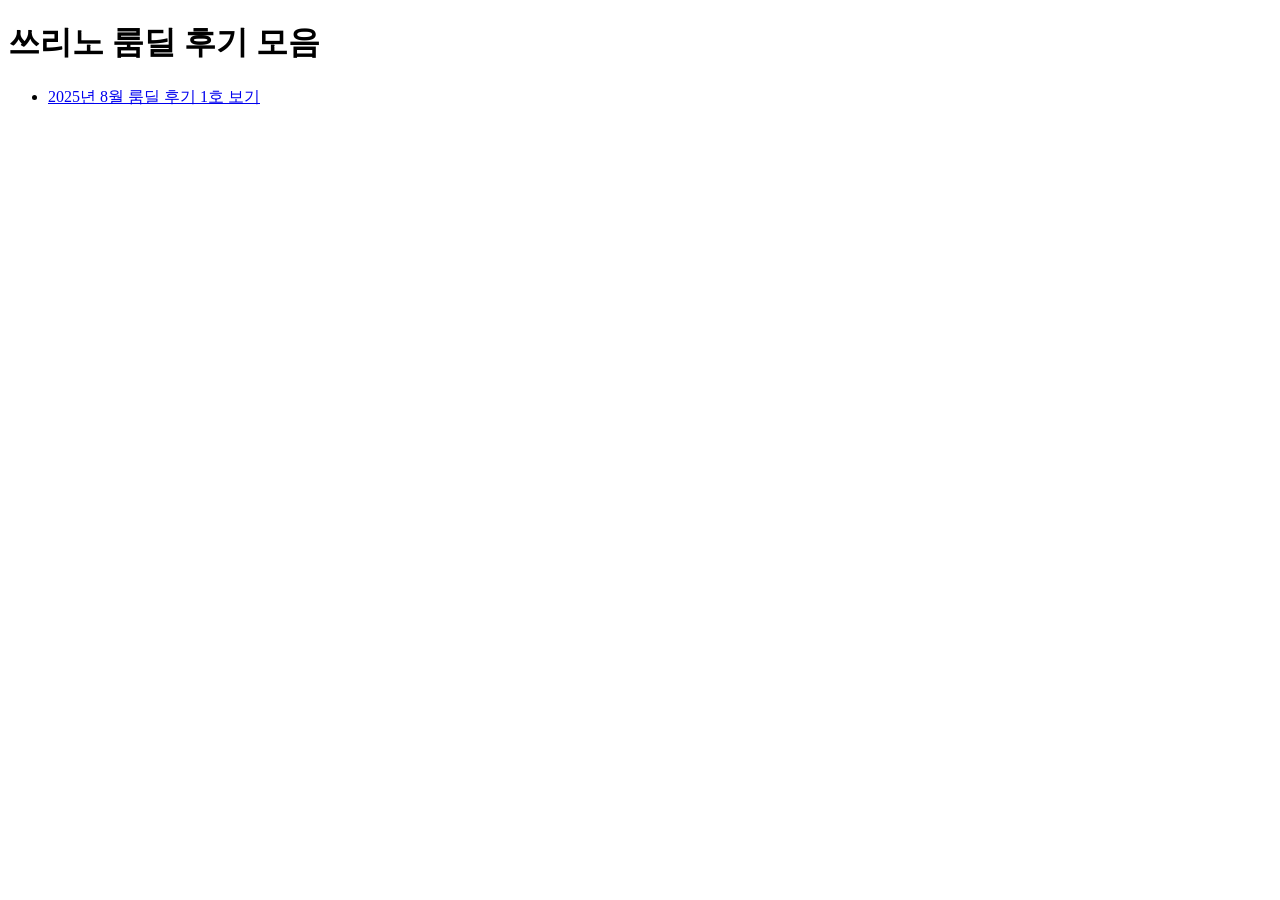
==== blog/index.html @ 9ee2d0a0 "Create index.html" ====
<!DOCTYPE html>
<html lang="ko">
<head>
  <meta charset="UTF-8">
  <title>쓰리노 룸딜 블로그</title>
</head>
<body>
  <h1>쓰리노 룸딜 후기 모음</h1>
  <ul>
    <li><a href="2025-08-roomdeal-1.html">2025년 8월 룸딜 후기 1호 보기</a></li>
  </ul>
</body>
</html>
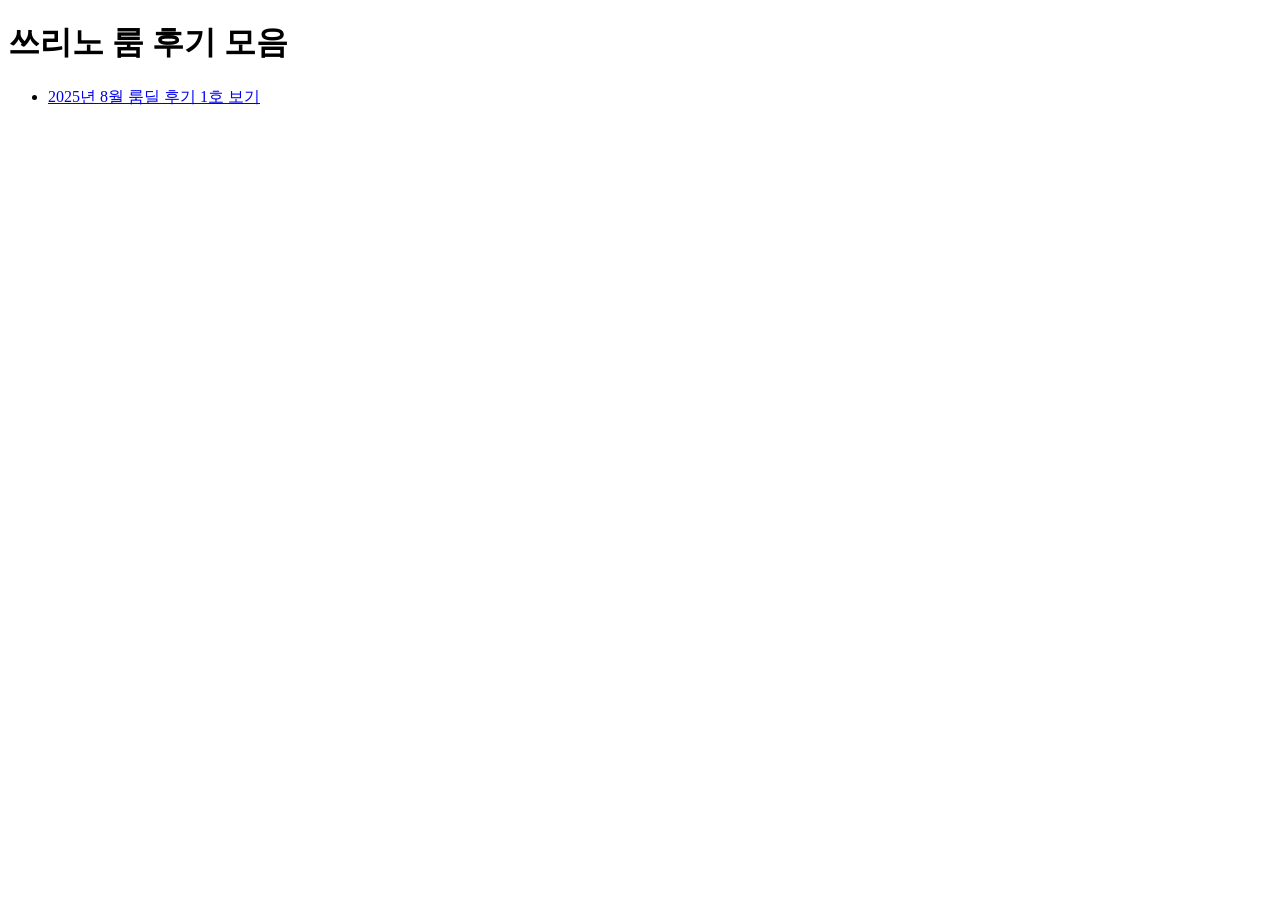
==== commit 96b39676: "Update index.html" ====
--- a/blog/index.html
+++ b/blog/index.html
@@ -2,10 +2,10 @@
 <html lang="ko">
 <head>
   <meta charset="UTF-8">
-  <title>쓰리노 룸딜 블로그</title>
+  <title>쓰리노 룸 블로그</title>
 </head>
 <body>
-  <h1>쓰리노 룸딜 후기 모음</h1>
+  <h1>쓰리노 룸 후기 모음</h1>
   <ul>
     <li><a href="2025-08-roomdeal-1.html">2025년 8월 룸딜 후기 1호 보기</a></li>
   </ul>
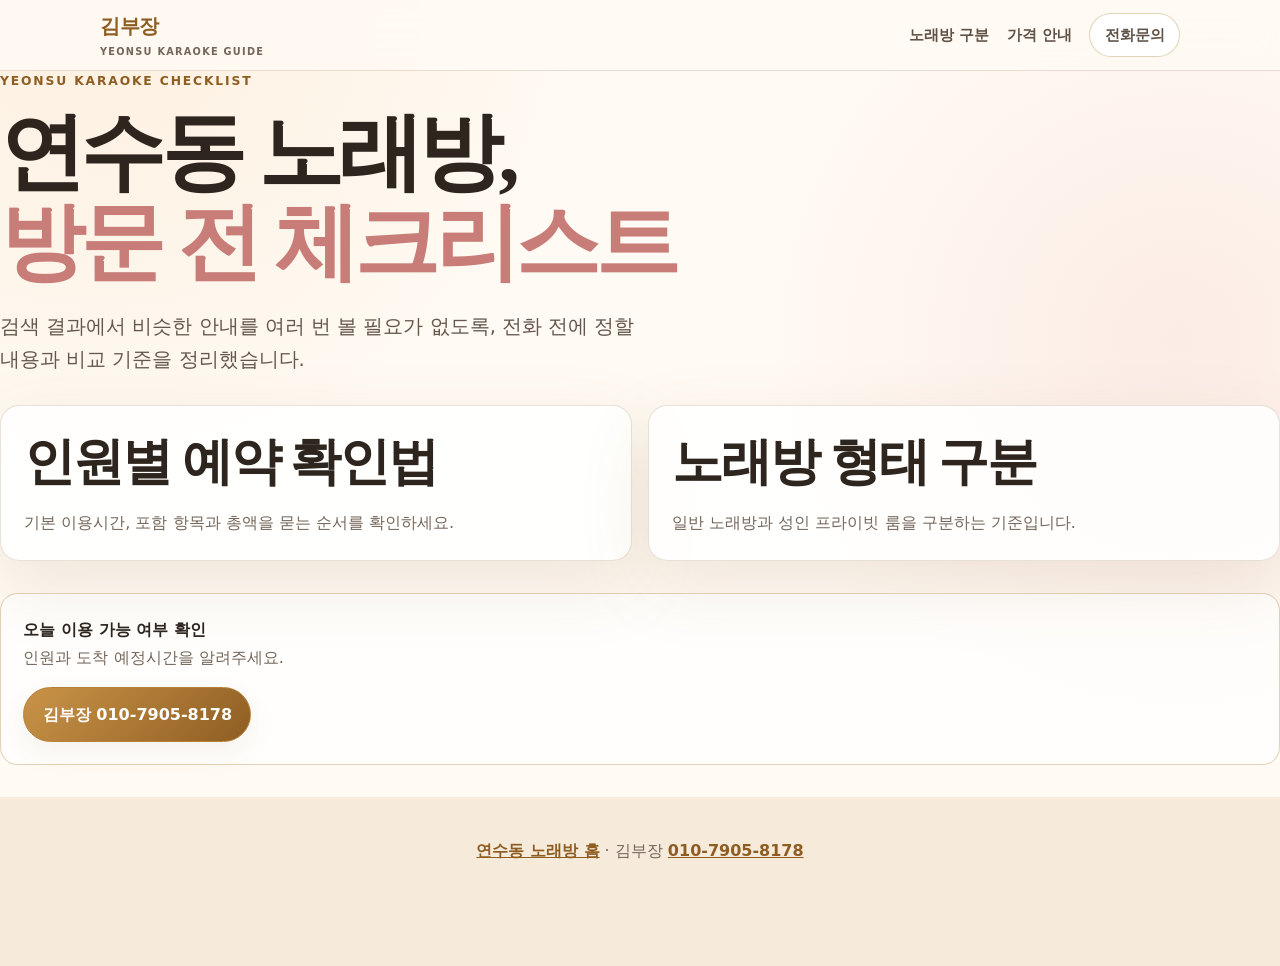
==== commit d889ef53: "Improve karaoke content and conversion tracking" ====
--- a/blog/index.html
+++ b/blog/index.html
@@ -1,13 +1,24 @@
-<!DOCTYPE html>
+<!doctype html>
 <html lang="ko">
 <head>
-  <meta charset="UTF-8">
-  <title>쓰리노 룸 블로그</title>
+  <meta charset="utf-8"><meta name="viewport" content="width=device-width, initial-scale=1">
+  <title>연수동 노래방 이용 안내 | 예약 전 체크리스트</title>
+  <meta name="description" content="연수동 노래방을 찾을 때 가격, 시간, 인원과 위치를 확인하는 방법. 김부장 010-7905-8178.">
+  <meta name="robots" content="index,follow,max-image-preview:large">
+  <link rel="canonical" href="https://kimdongkeun-market.github.io/3NOROOM/blog/">
+  <link rel="stylesheet" href="../styles.css"><meta name="theme-color" content="#fff8ee">
 </head>
 <body>
-  <h1>쓰리노 룸 후기 모음</h1>
-  <ul>
-    <li><a href="2025-08-roomdeal-1.html">2025년 8월 룸딜 후기 1호 보기</a></li>
-  </ul>
+  <header class="site-header"><nav class="nav" aria-label="주요 메뉴"><a class="brand" href="../">김부장<small>YEONSU KARAOKE GUIDE</small></a><div class="nav-links"><a href="../room.html">노래방 구분</a><a href="../price-guide.html">가격 안내</a><a class="nav-call" href="tel:01079058178">전화문의</a></div></nav></header>
+  <main class="article">
+    <p class="eyebrow">YEONSU KARAOKE CHECKLIST</p>
+    <h1>연수동 노래방,<br><span>방문 전 체크리스트</span></h1>
+    <p class="lead">검색 결과에서 비슷한 안내를 여러 번 볼 필요가 없도록, 전화 전에 정할 내용과 비교 기준을 정리했습니다.</p>
+    <div class="grid two"><a class="card card-link" href="2025-08-roomdeal-1.html"><h2>인원별 예약 확인법</h2><p>기본 이용시간, 포함 항목과 총액을 묻는 순서를 확인하세요.</p></a><a class="card card-link" href="../room.html"><h2>노래방 형태 구분</h2><p>일반 노래방과 성인 프라이빗 룸을 구분하는 기준입니다.</p></a></div>
+    <div class="callout"><strong>오늘 이용 가능 여부 확인</strong><p>인원과 도착 예정시간을 알려주세요.</p><a class="button primary" href="tel:01079058178">김부장 010-7905-8178</a></div>
+  </main>
+  <footer class="site-footer"><p><a href="../">연수동 노래방 홈</a> · 김부장 <a href="tel:01079058178">010-7905-8178</a></p></footer>
+  <a class="mobile-call" href="tel:01079058178">연수동 노래방 · 010-7905-8178</a>
+  <script src="../phone-tracking.js" defer></script>
 </body>
 </html>
--- a/styles.css
+++ b/styles.css
@@ -0,0 +1,106 @@
+:root {
+  --bg: #fffaf3;
+  --paper: #fffefb;
+  --panel: #fff5e8;
+  --rose-panel: #fff0ed;
+  --line: rgba(126, 91, 47, .18);
+  --gold: #b68138;
+  --gold-deep: #8e5d22;
+  --rose: #c97d78;
+  --text: #2e251f;
+  --muted: #74665b;
+  --shadow: 0 24px 70px rgba(130, 92, 45, .13);
+  --max: 1080px;
+}
+* { box-sizing: border-box; }
+html { scroll-behavior: smooth; }
+body {
+  margin: 0;
+  color: var(--text);
+  background:
+    radial-gradient(circle at 8% 0%, rgba(245, 208, 164, .25), transparent 30rem),
+    radial-gradient(circle at 92% 35%, rgba(235, 171, 166, .18), transparent 26rem),
+    var(--bg);
+  font-family: "Pretendard", "Noto Sans KR", system-ui, -apple-system, BlinkMacSystemFont, "Segoe UI", sans-serif;
+  line-height: 1.72;
+  word-break: keep-all;
+}
+a { color: inherit; }
+.skip-link { position: absolute; left: -9999px; top: 0; }
+.skip-link:focus { left: 1rem; top: 1rem; z-index: 100; padding: .75rem 1rem; color: #fff; background: var(--gold-deep); border-radius: .5rem; }
+.site-header { position: sticky; top: 0; z-index: 20; border-bottom: 1px solid var(--line); background: rgba(255, 250, 243, .9); backdrop-filter: blur(18px); }
+.nav { width: min(calc(100% - 2rem), var(--max)); min-height: 70px; margin: 0 auto; display: flex; align-items: center; justify-content: space-between; gap: 1rem; }
+.brand { color: var(--gold-deep); font-family: Georgia, "Times New Roman", serif; font-size: 1.28rem; font-weight: 800; letter-spacing: -.02em; text-decoration: none; white-space: nowrap; }
+.brand small { display: block; color: var(--muted); font-family: system-ui, sans-serif; font-size: .61rem; font-weight: 700; letter-spacing: .13em; }
+.nav-links { display: flex; align-items: center; gap: 1.1rem; font-size: .92rem; }
+.nav-links a { color: #5f5146; font-weight: 650; text-decoration: none; }
+.nav-links a:hover, .nav-links a:focus-visible { color: var(--rose); }
+.nav-call { padding: .55rem .9rem; border: 1px solid rgba(182,129,56,.35); border-radius: 999px; background: #fff; }
+.hero { width: min(calc(100% - 2rem), var(--max)); margin: 0 auto; padding: clamp(5rem, 12vw, 9rem) 0; }
+.hero-home { position: relative; isolation: isolate; width: 100%; max-width: none; min-height: min(820px, 90vh); padding-right: max(1rem, calc((100% - var(--max)) / 2)); padding-left: max(1rem, calc((100% - var(--max)) / 2)); display: grid; grid-template-columns: minmax(0, 610px); align-items: center; overflow: hidden; background: #fff8ee; }
+.hero-home::before { content: ""; position: absolute; inset: 0; z-index: -1; background: linear-gradient(90deg, rgba(255,250,243,.99) 0%, rgba(255,250,243,.94) 35%, rgba(255,250,243,.55) 55%, rgba(255,250,243,.05) 76%); }
+.hero-home::after { content: ""; position: absolute; inset: auto 0 0; z-index: -1; height: 150px; background: linear-gradient(transparent, var(--bg)); pointer-events: none; }
+.hero-visual { position: absolute; inset: 0; z-index: -2; margin: 0; }
+.hero-visual img { width: 100%; height: 100%; display: block; object-fit: cover; object-position: 72% center; }
+.hero-copy { position: relative; z-index: 1; }
+.eyebrow { margin: 0 0 1rem; color: var(--gold-deep); font-size: .77rem; font-weight: 850; letter-spacing: .15em; }
+h1, h2, h3, p { margin-top: 0; }
+h1 { margin-bottom: 1.35rem; font-family: Georgia, "Noto Serif KR", serif; font-size: clamp(2.45rem, 7vw, 5.3rem); font-weight: 700; line-height: 1.06; letter-spacing: -.055em; }
+h1 span { color: var(--rose); }
+h2 { margin-bottom: 1rem; font-family: Georgia, "Noto Serif KR", serif; font-size: clamp(1.9rem, 4.2vw, 3.2rem); line-height: 1.24; letter-spacing: -.04em; }
+h3 { margin-bottom: .55rem; font-size: 1.16rem; }
+.lead { max-width: 660px; margin-bottom: 1.8rem; color: #65574d; font-size: clamp(1.03rem, 2vw, 1.22rem); }
+.actions { display: flex; flex-wrap: wrap; gap: .8rem; }
+.button { display: inline-flex; min-height: 50px; align-items: center; justify-content: center; padding: .78rem 1.15rem; border: 1px solid var(--line); border-radius: 999px; color: var(--text); background: rgba(255,255,255,.86); font-weight: 780; text-decoration: none; box-shadow: 0 10px 28px rgba(130,92,45,.08); }
+.button.primary { color: #fff; border-color: var(--gold); background: linear-gradient(135deg, #c99448, var(--gold-deep)); }
+.button.light { color: var(--gold-deep); background: rgba(255,255,255,.92); }
+.hero-points { margin: 1.5rem 0 0; padding: 0; display: flex; flex-wrap: wrap; gap: .55rem; list-style: none; }
+.hero-points li { padding: .45rem .72rem; border: 1px solid rgba(182,129,56,.24); border-radius: 999px; color: #6f5d4d; background: rgba(255,255,255,.72); font-size: .86rem; }
+.section { padding: clamp(4rem, 9vw, 7rem) 1rem; border-top: 1px solid var(--line); }
+.section-inner { width: min(100%, var(--max)); margin: 0 auto; }
+.section-intro { max-width: 760px; margin-bottom: 2rem; color: var(--muted); }
+.soft-section { background: linear-gradient(135deg, var(--panel), var(--rose-panel)); }
+.grid { display: grid; grid-template-columns: repeat(3, minmax(0, 1fr)); gap: 1rem; }
+.grid.two { grid-template-columns: repeat(2, minmax(0, 1fr)); }
+.card { min-height: 100%; padding: 1.45rem; border: 1px solid var(--line); border-radius: 1.2rem; background: rgba(255,255,255,.84); box-shadow: var(--shadow); }
+.card p { margin-bottom: 0; color: var(--muted); }
+.card-link { display: block; text-decoration: none; transition: transform .2s ease, border-color .2s ease; }
+.card-link:hover, .card-link:focus-visible { border-color: rgba(201,125,120,.55); transform: translateY(-3px); }
+.numbered > span { display: inline-flex; width: 2.4rem; height: 2.4rem; margin-bottom: 1.2rem; align-items: center; justify-content: center; border-radius: 50%; color: #fff; font-family: Georgia, serif; font-weight: 800; }
+.numbered:nth-child(1) > span { background: #c99349; }
+.numbered:nth-child(2) > span { background: #c9807a; }
+.numbered:nth-child(3) > span { background: #a87955; }
+.split-panel { display: grid; grid-template-columns: minmax(0, 1.15fr) minmax(280px, .85fr); align-items: start; gap: clamp(2rem, 7vw, 5rem); }
+.split-panel > div:first-child p:last-child { color: var(--muted); }
+.check-list { overflow: hidden; border: 1px solid var(--line); border-radius: 1.3rem; background: rgba(255,255,255,.74); box-shadow: var(--shadow); }
+.check-list p { margin: 0; padding: 1.15rem 1.25rem; display: grid; gap: .2rem; border-bottom: 1px solid var(--line); }
+.check-list p:last-child { border-bottom: 0; }
+.check-list strong { color: var(--gold-deep); }
+.check-list span { color: var(--muted); font-size: .92rem; }
+.tag-list { display: flex; flex-wrap: wrap; gap: .6rem; }
+.tag { display: inline-flex; padding: .6rem .85rem; border: 1px solid var(--line); border-radius: 999px; color: #6f5d4d; background: #fff; text-decoration: none; }
+.notice { padding: 1.2rem 1.3rem; border-left: 3px solid var(--rose); color: #66584f; background: rgba(201,125,120,.08); }
+.callout { margin: 2rem 0; padding: 1.4rem; border: 1px solid rgba(182,129,56,.35); border-radius: 1.1rem; background: rgba(255,255,255,.74); }
+.callout p { color: var(--muted); }
+.focus-section { background: rgba(255,255,255,.35); }
+.focus-panel { display: grid; grid-template-columns: minmax(0, 1.25fr) minmax(230px, .75fr); align-items: center; gap: clamp(1.5rem, 5vw, 4rem); padding: clamp(1.5rem, 5vw, 3rem); border: 1px solid rgba(182,129,56,.28); border-radius: 1.5rem; background: radial-gradient(circle at 100% 0%, rgba(232,178,170,.23), transparent 22rem), #fff; box-shadow: var(--shadow); }
+.focus-panel p { color: var(--muted); }
+.focus-actions { display: grid; gap: .75rem; }
+.updated { font-size: .88rem; }
+.faq details { margin-top: .75rem; padding: 1rem 1.15rem; border: 1px solid var(--line); border-radius: 1rem; background: rgba(255,255,255,.8); }
+.faq summary { color: #56463b; font-weight: 780; cursor: pointer; }
+.faq details p { margin: .85rem 0 0; color: var(--muted); }
+.site-footer { padding: 2.5rem 1rem 6rem; color: #76665a; text-align: center; background: #f6eadb; }
+.site-footer p { margin-bottom: .35rem; }
+.site-footer a { color: var(--gold-deep); font-weight: 750; }
+.mobile-call { position: fixed; right: 1rem; bottom: 1rem; z-index: 30; display: none; min-height: 52px; padding: .85rem 1.1rem; border-radius: 999px; color: #fff; background: linear-gradient(135deg, #c99448, #8e5d22); box-shadow: 0 14px 38px rgba(102,67,27,.3); font-weight: 820; text-decoration: none; }
+@media (max-width: 760px) {
+  .nav { min-height: 62px; }
+  .nav-links a:not(.nav-call) { display: none; }
+  .hero-home { min-height: auto; padding-top: 28rem; padding-bottom: 4.5rem; grid-template-columns: 1fr; }
+  .hero-home::before { background: linear-gradient(180deg, rgba(255,250,243,.05) 0%, rgba(255,250,243,.12) 45%, rgba(255,250,243,.97) 67%, #fffaf3 100%); }
+  .hero-visual img { height: 31rem; object-position: 68% top; }
+  .grid, .grid.two, .split-panel, .focus-panel { grid-template-columns: 1fr; }
+  .mobile-call { display: inline-flex; }
+}
+@media (prefers-reduced-motion: reduce) { html { scroll-behavior: auto; } * { transition: none !important; } }
